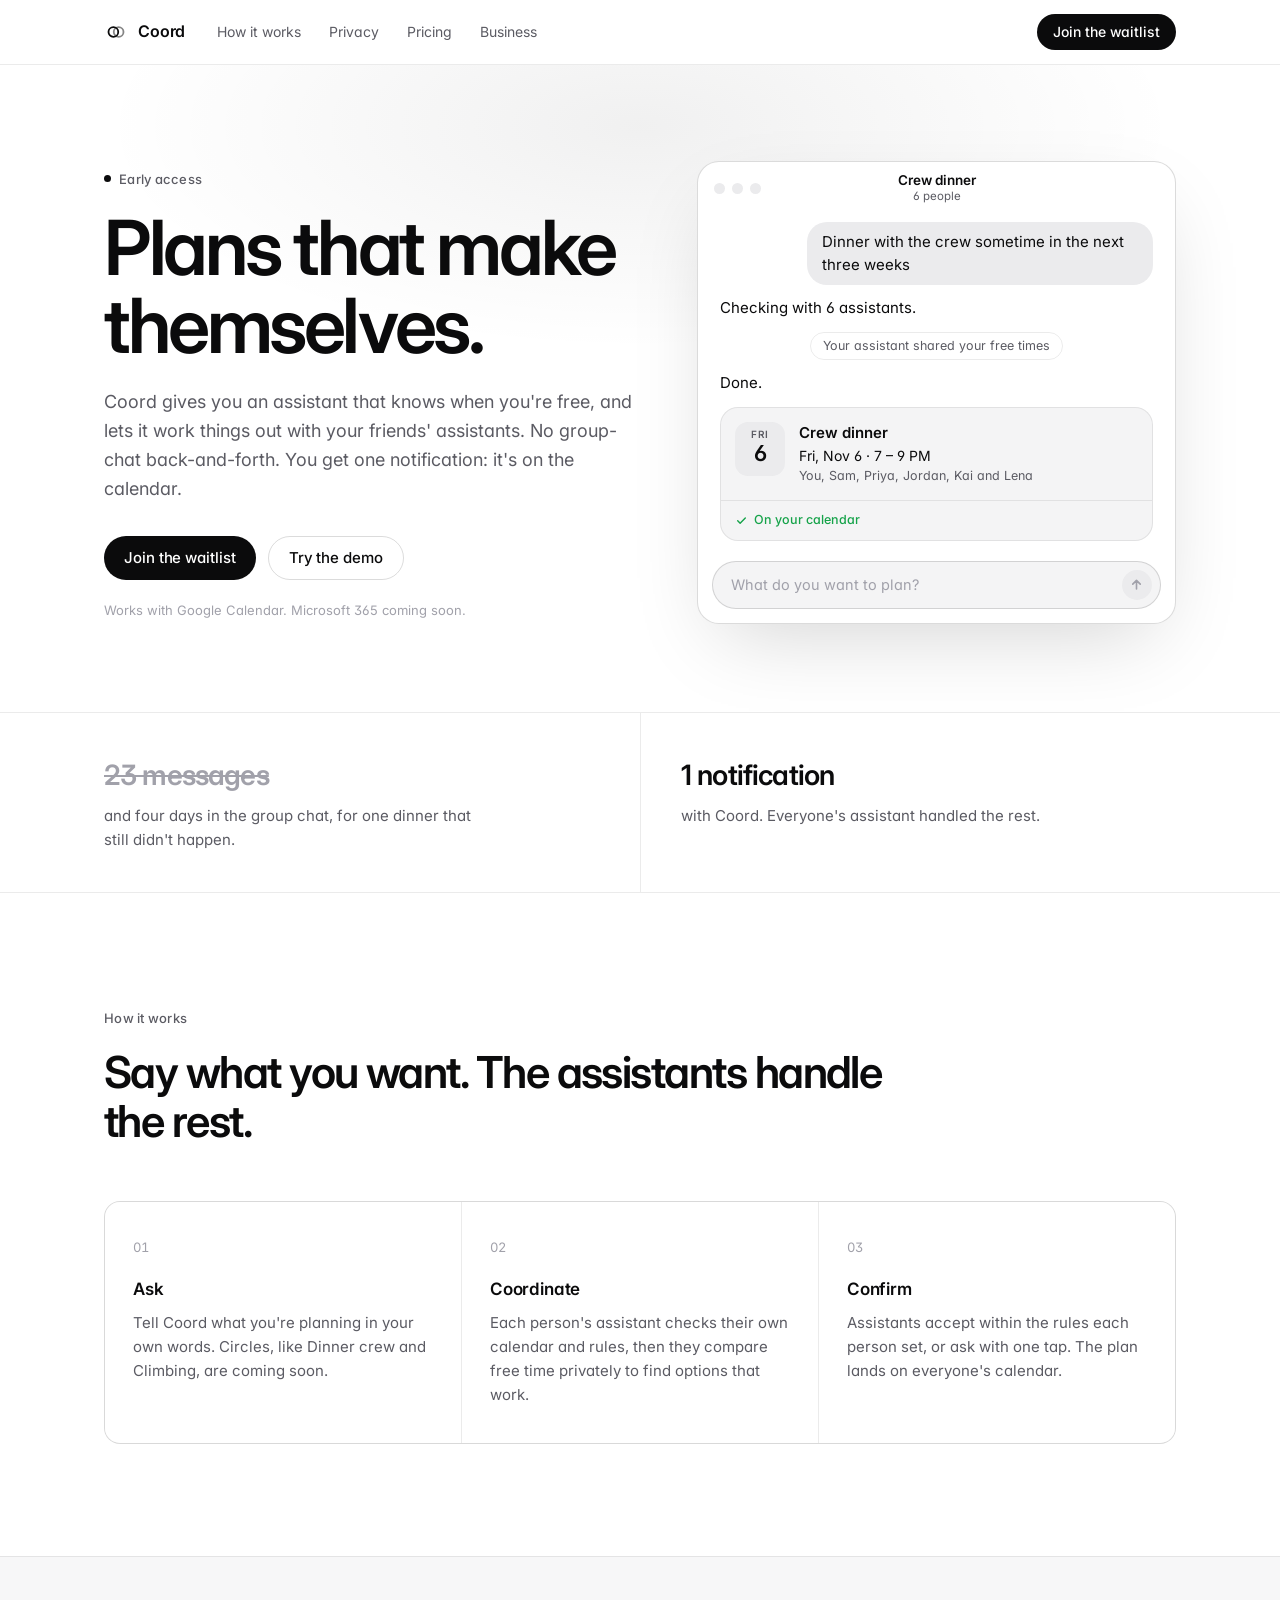
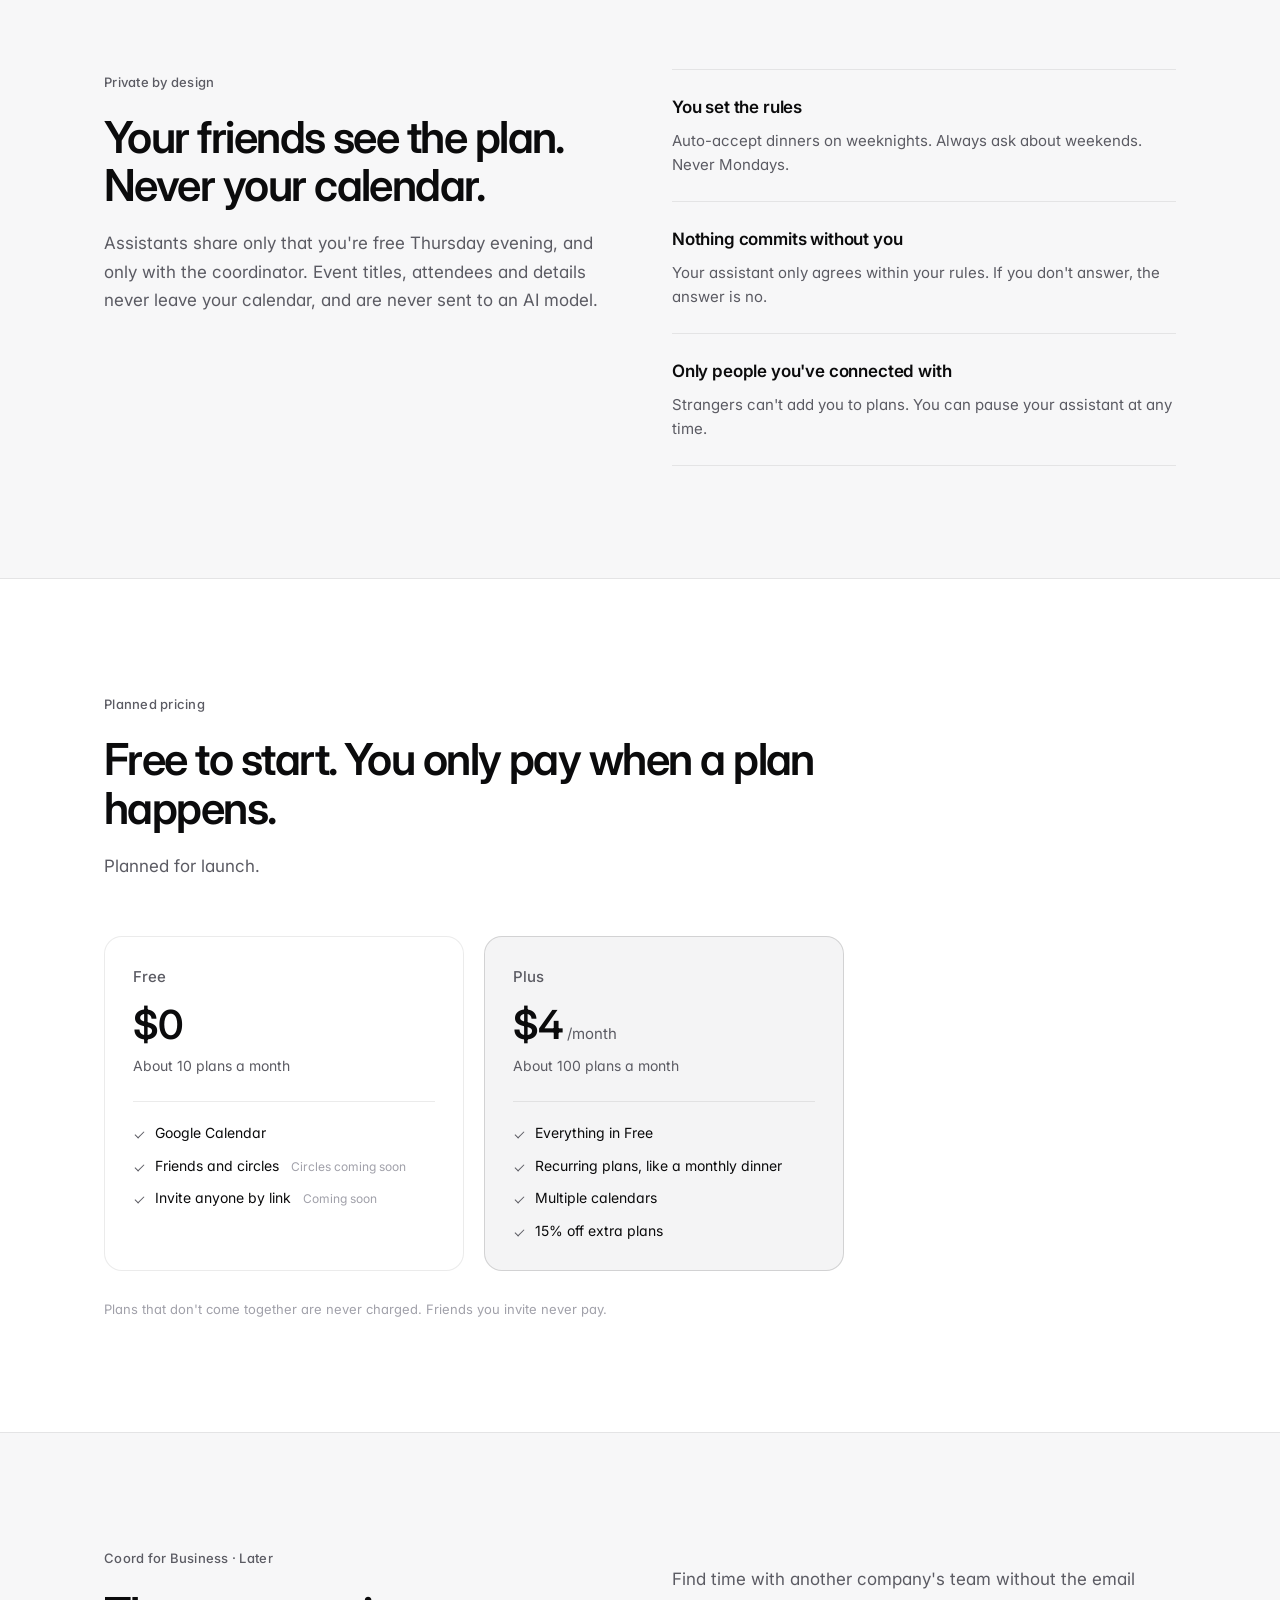
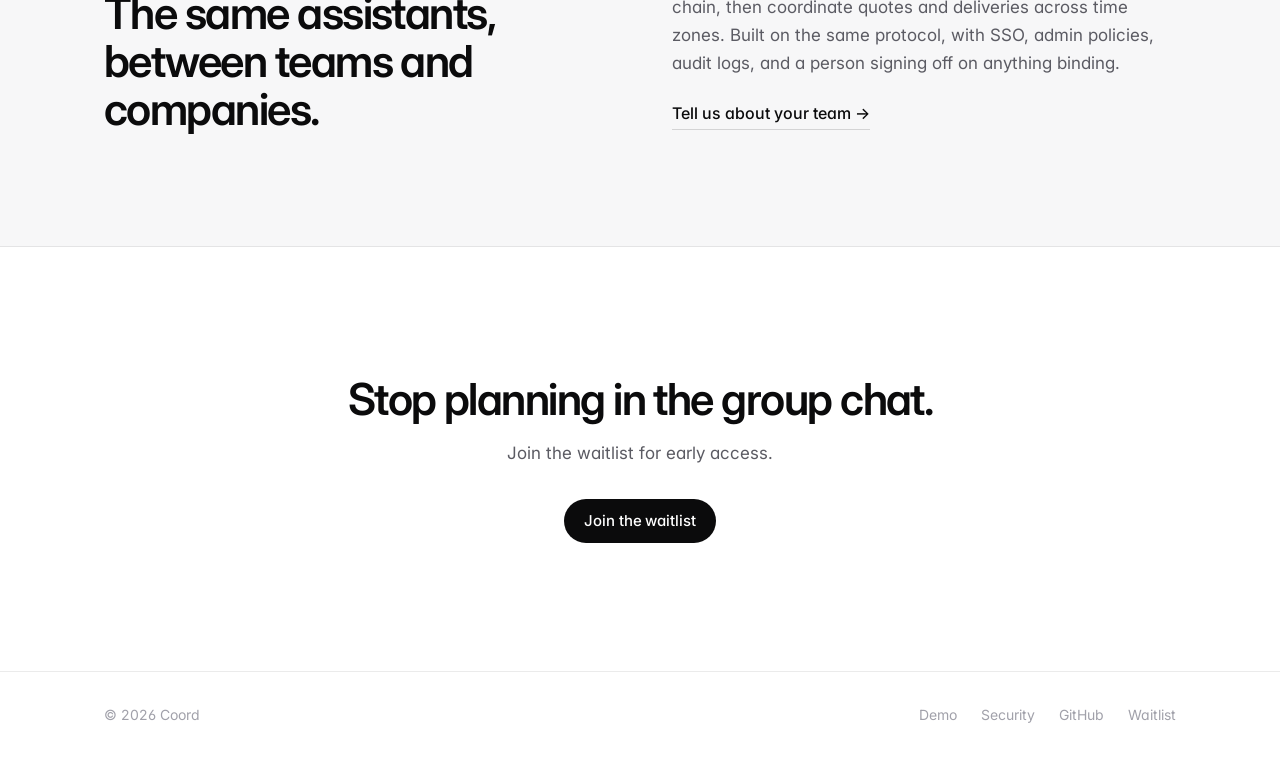
==== index.html @ a1d52401 "Deploy site" ====
<!doctype html>
<html lang="en">
<head>
  <meta charset="utf-8">
  <meta name="viewport" content="width=device-width, initial-scale=1">
  <title>Coord — Plans that make themselves</title>
  <meta name="description" content="Early access. Coord gives you an assistant that knows when you're free and works things out with your friends' assistants. Join the waitlist.">
  <meta name="theme-color" media="(prefers-color-scheme: dark)" content="#0b0b0c">
  <meta name="theme-color" media="(prefers-color-scheme: light)" content="#ffffff">
  <meta name="color-scheme" content="dark light">
  <meta property="og:title" content="Coord — Plans that make themselves">
  <meta property="og:description" content="Early access. Your assistant and your friends' assistants find the time. Nobody shares their calendar.">
  <meta property="og:type" content="website">
  <link rel="icon" href="favicon.svg" type="image/svg+xml">
  <link rel="preconnect" href="https://fonts.googleapis.com">
  <link rel="preconnect" href="https://fonts.gstatic.com" crossorigin>
  <link href="https://fonts.googleapis.com/css2?family=Inter:wght@400;500;600&display=swap" rel="stylesheet">
  <link rel="stylesheet" href="styles.css">
</head>
<body>
  <a class="skip" href="#main">Skip to content</a>

  <header class="nav">
    <div class="wrap nav-inner">
      <a class="brand" href="#" aria-label="Coord home">
        <svg viewBox="0 0 32 32" aria-hidden="true"><circle cx="12.5" cy="16" r="6.5"/><circle cx="19.5" cy="16" r="6.5" class="faint"/></svg>
        Coord
      </a>
      <nav aria-label="Primary">
        <a href="#how">How it works</a>
        <a href="#privacy">Privacy</a>
        <a href="#pricing">Pricing</a>
        <a href="#business">Business</a>
      </nav>
      <a class="btn btn-sm" href="#access" data-waitlist>Join the waitlist</a>
    </div>
  </header>

  <main id="main">
    <section class="hero">
      <div class="wrap hero-grid">
        <div class="hero-copy">
          <p class="eyebrow"><span class="dot" aria-hidden="true"></span>Early access</p>
          <h1>Plans that make<br>themselves.</h1>
          <p class="lede">
            Coord gives you an assistant that knows when you're free, and lets it work things out with
            your friends' assistants. No group-chat back-and-forth. You get one notification: it's on the calendar.
          </p>
          <div class="cta-row">
            <a class="btn" href="#access" data-waitlist>Join the waitlist</a>
            <a class="btn btn-ghost" href="demo/">Try the demo</a>
          </div>
          <p class="fine">Works with Google Calendar. Microsoft 365 coming soon.</p>
        </div>

        <figure class="mock" aria-label="Example: Coord planning a dinner for six friends">
          <div class="mock-bar">
            <span class="mock-lights" aria-hidden="true"><i></i><i></i><i></i></span>
            <span class="mock-title">Crew dinner<small>6 people</small></span>
          </div>
          <div class="mock-chat">
            <p class="m-out" style="--i:0">Dinner with the crew sometime in the next three weeks</p>
            <p class="m-in" style="--i:1">Checking with 6 assistants.</p>
            <p class="m-note" style="--i:2">Your assistant shared your free times</p>
            <p class="m-in" style="--i:3">Done.</p>
            <div class="m-card" style="--i:4">
              <div class="m-card-main">
                <span class="m-cal" aria-hidden="true"><span>Fri</span>6</span>
                <span>
                  <span class="m-card-title">Crew dinner</span>
                  <span class="m-card-when">Fri, Nov 6 · 7 – 9 PM</span>
                  <span class="m-card-who">You, Sam, Priya, Jordan, Kai and Lena</span>
                </span>
              </div>
              <p class="m-card-foot">
                <svg viewBox="0 0 24 24" aria-hidden="true"><path d="m5 12.5 4.5 4.5L19 7.5" /></svg>
                On your calendar
              </p>
            </div>
          </div>
          <div class="mock-composer" aria-hidden="true">
            <span>What do you want to plan?</span>
            <span class="m-send"><svg viewBox="0 0 24 24"><path d="M12 19V5.5M6 11.5l6-6 6 6" /></svg></span>
          </div>
        </figure>
      </div>
    </section>

    <section class="contrast">
      <div class="wrap contrast-grid">
        <div>
          <p class="stat">23 messages</p>
          <p class="stat-sub">and four days in the group chat, for one dinner that still didn't happen.</p>
        </div>
        <div>
          <p class="stat stat-strong">1 notification</p>
          <p class="stat-sub">with Coord. Everyone's assistant handled the rest.</p>
        </div>
      </div>
    </section>

    <section id="how" class="section">
      <div class="wrap">
        <p class="eyebrow">How it works</p>
        <h2>Say what you want. The assistants handle the rest.</h2>
        <div class="steps">
          <article>
            <span class="step-n">01</span>
            <h3>Ask</h3>
            <p>Tell Coord what you're planning in your own words. Circles, like Dinner crew and Climbing, are coming soon.</p>
          </article>
          <article>
            <span class="step-n">02</span>
            <h3>Coordinate</h3>
            <p>Each person's assistant checks their own calendar and rules, then they compare free time privately to find options that work.</p>
          </article>
          <article>
            <span class="step-n">03</span>
            <h3>Confirm</h3>
            <p>Assistants accept within the rules each person set, or ask with one tap. The plan lands on everyone's calendar.</p>
          </article>
        </div>
      </div>
    </section>

    <section id="privacy" class="section section-alt">
      <div class="wrap split">
        <div>
          <p class="eyebrow">Private by design</p>
          <h2>Your friends see the plan. Never your calendar.</h2>
          <p class="body">
            Assistants share only that you're free Thursday evening, and only with the coordinator.
            Event titles, attendees and details never leave your calendar, and are never sent to an AI model.
          </p>
        </div>
        <ul class="features">
          <li>
            <h3>You set the rules</h3>
            <p>Auto-accept dinners on weeknights. Always ask about weekends. Never Mondays.</p>
          </li>
          <li>
            <h3>Nothing commits without you</h3>
            <p>Your assistant only agrees within your rules. If you don't answer, the answer is no.</p>
          </li>
          <li>
            <h3>Only people you've connected with</h3>
            <p>Strangers can't add you to plans. You can pause your assistant at any time.</p>
          </li>
        </ul>
      </div>
    </section>

    <section id="pricing" class="section">
      <div class="wrap">
        <p class="eyebrow">Planned pricing</p>
        <h2>Free to start. You only pay when a plan happens.</h2>
        <p class="body">Planned for launch.</p>
        <div class="tiers">
          <article class="tier">
            <h3>Free</h3>
            <p class="price">$0</p>
            <p class="tier-sub">About 10 plans a month</p>
            <ul>
              <li>Google Calendar</li>
              <li>Friends and circles <span class="soon">Circles coming soon</span></li>
              <li>Invite anyone by link <span class="soon">Coming soon</span></li>
            </ul>
          </article>
          <article class="tier tier-main">
            <h3>Plus</h3>
            <p class="price">$4<span>/month</span></p>
            <p class="tier-sub">About 100 plans a month</p>
            <ul>
              <li>Everything in Free</li>
              <li>Recurring plans, like a monthly dinner</li>
              <li>Multiple calendars</li>
              <li>15% off extra plans</li>
            </ul>
          </article>
        </div>
        <p class="fine center">Plans that don't come together are never charged. Friends you invite never pay.</p>
      </div>
    </section>

    <section id="business" class="section section-alt">
      <div class="wrap split">
        <div>
          <p class="eyebrow">Coord for Business · Later</p>
          <h2>The same assistants, between teams and companies.</h2>
        </div>
        <div>
          <p class="body">
            Find time with another company's team without the email chain, then coordinate quotes and
            deliveries across time zones. Built on the same protocol, with SSO, admin policies, audit
            logs, and a person signing off on anything binding.
          </p>
          <a class="link" href="#access" data-waitlist>Tell us about your team →</a>
        </div>
      </div>
    </section>

    <section id="access" class="section final">
      <div class="wrap center">
        <h2>Stop planning in the group chat.</h2>
        <p class="body">Join the waitlist for early access.</p>
        <div class="waitlist-slot">
          <p class="fine" id="waitlist-fallback">Waitlist isn't open yet.</p>
          <a class="btn" id="waitlist-open" data-waitlist hidden href="#access">Join the waitlist</a>
        </div>
      </div>
    </section>
  </main>

  <footer class="footer">
    <div class="wrap footer-inner">
      <span>© 2026 Coord</span>
      <nav aria-label="Footer">
        <a href="demo/">Demo</a>
        <a href="https://github.com/swperb/Coord/blob/main/SECURITY.md">Security</a>
        <a href="https://github.com/swperb/Coord">GitHub</a>
        <a href="#access" data-waitlist>Waitlist</a>
      </nav>
    </div>
  </footer>
  <script src="config.js"></script>
  <script src="waitlist.js"></script>
</body>
</html>
---- styles.css ----
/* Coord landing page. Same look as the app: dark-first, monochrome, light mode follows the system. */

:root {
  --bg: #0b0b0c;
  --bg-alt: #111113;
  --surface: #18181b;
  --surface-2: #26262a;
  --line: rgba(255, 255, 255, 0.08);
  --line-strong: rgba(255, 255, 255, 0.15);
  --text: #f4f4f5;
  --muted: #a1a1aa;
  --faint: #63636b;
  --green: #4ade80;
  --shadow: 0 30px 80px -20px rgba(0, 0, 0, 0.6);
  --radius: 16px;
  --wrap: 1120px;
  color-scheme: dark;
}
@media (prefers-color-scheme: light) {
  :root {
    --bg: #ffffff;
    --bg-alt: #f7f7f8;
    --surface: #f4f4f5;
    --surface-2: #ebebed;
    --line: rgba(0, 0, 0, 0.08);
    --line-strong: rgba(0, 0, 0, 0.14);
    --text: #0b0b0c;
    --muted: #5b5b63;
    --faint: #a1a1aa;
    --green: #16a34a;
    --shadow: 0 30px 80px -24px rgba(0, 0, 0, 0.18);
    color-scheme: light;
  }
}

* { box-sizing: border-box; }
html { -webkit-text-size-adjust: 100%; scroll-behavior: smooth; }
body {
  margin: 0;
  background: var(--bg);
  color: var(--text);
  font: 400 16px/1.6 Inter, ui-sans-serif, system-ui, -apple-system, "Segoe UI", sans-serif;
  font-feature-settings: "cv11", "ss01";
  -webkit-font-smoothing: antialiased;
}
a { color: inherit; text-decoration: none; }
h1, h2, h3, p { margin: 0; }
img, svg { display: block; }

.wrap { max-width: var(--wrap); margin: 0 auto; padding: 0 24px; }
.center { text-align: center; }

.skip { position: absolute; left: -9999px; }
.skip:focus { left: 16px; top: 16px; z-index: 10; background: var(--text); color: var(--bg); padding: 8px 12px; border-radius: 8px; }
:focus-visible { outline: 2px solid var(--text); outline-offset: 3px; border-radius: 6px; }

/* Nav */
.nav {
  position: sticky; top: 0; z-index: 5;
  background: color-mix(in srgb, var(--bg) 78%, transparent);
  backdrop-filter: saturate(140%) blur(12px);
  -webkit-backdrop-filter: saturate(140%) blur(12px);
  border-bottom: 1px solid var(--line);
}
.nav-inner { display: flex; align-items: center; gap: 32px; height: 64px; }
.brand { display: flex; align-items: center; gap: 10px; font-weight: 600; letter-spacing: -0.01em; }
.brand svg { width: 24px; height: 24px; fill: none; stroke: var(--text); stroke-width: 2.4; }
.brand .faint { opacity: 0.5; }
.nav nav { display: flex; gap: 28px; margin-right: auto; }
.nav nav a { color: var(--muted); font-size: 14px; transition: color 0.15s; }
.nav nav a:hover { color: var(--text); }

/* Buttons */
.btn {
  display: inline-flex; align-items: center; justify-content: center;
  height: 44px; padding: 0 20px; border-radius: 999px;
  background: var(--text); color: var(--bg);
  font-weight: 500; font-size: 15px; letter-spacing: -0.005em;
  transition: opacity 0.15s, transform 0.15s;
}
.btn:hover { opacity: 0.85; }
.btn:active { transform: translateY(1px); }
.btn-sm { height: 36px; padding: 0 16px; font-size: 14px; }
.btn-ghost { background: transparent; color: var(--text); border: 1px solid var(--line-strong); }
.btn-ghost:hover { background: var(--surface); opacity: 1; }

.eyebrow {
  display: inline-flex; align-items: center; gap: 8px;
  color: var(--muted); font-size: 13px; font-weight: 500; letter-spacing: 0.02em;
  margin-bottom: 20px;
}
.dot { width: 7px; height: 7px; border-radius: 50%; background: var(--text); animation: pulse 1.6s ease-in-out infinite; }
@keyframes pulse { 50% { transform: scale(0.6); opacity: 0.45; } }

/* Hero */
.hero { padding: 96px 0 88px; position: relative; overflow: hidden; }
.hero::before {
  content: ""; position: absolute; inset: -40% -10% auto; height: 640px; pointer-events: none;
  background: radial-gradient(50% 50% at 50% 50%, color-mix(in srgb, var(--text) 6%, transparent), transparent 70%);
}
.hero-grid { position: relative; display: grid; grid-template-columns: 1.05fr 0.95fr; gap: 64px; align-items: center; }
h1 {
  font-size: clamp(44px, 6.2vw, 76px); line-height: 1.02; font-weight: 600;
  letter-spacing: -0.045em; margin-bottom: 24px;
}
.lede { color: var(--muted); font-size: 18px; line-height: 1.6; max-width: 34em; margin-bottom: 32px; }
.cta-row { display: flex; gap: 12px; flex-wrap: wrap; margin-bottom: 20px; }
.fine { color: var(--faint); font-size: 13px; }
.fine.center { margin-top: 28px; }
.soon { color: var(--faint); font-size: 12px; margin-left: 8px; }
.waitlist-slot { margin-top: 28px; }
.waitlist-slot .fine { color: var(--muted); font-size: 15px; }
[hidden] { display: none !important; }

/* App mockup: the same chat the app shows */
.mock {
  margin: 0; background: var(--bg); border: 1px solid var(--line-strong); border-radius: 22px;
  overflow: hidden; box-shadow: var(--shadow);
}
.mock-bar { position: relative; display: flex; align-items: center; justify-content: center; height: 52px; }
.mock-lights { position: absolute; left: 16px; display: flex; gap: 7px; }
.mock-lights i { width: 11px; height: 11px; border-radius: 50%; background: var(--surface-2); }
.mock-title { display: grid; justify-items: center; font-size: 13.5px; font-weight: 600; line-height: 1.3; }
.mock-title small { font-size: 11.5px; font-weight: 400; color: var(--muted); }
.mock-chat { display: flex; flex-direction: column; gap: 12px; padding: 8px 22px 20px; font-size: 15px; line-height: 1.5; }
.m-out { align-self: flex-end; max-width: 80%; padding: 9px 15px; border-radius: 20px; background: var(--surface-2); }
.m-note { align-self: center; padding: 4px 12px; border: 1px solid var(--line); border-radius: 14px; font-size: 12.5px; color: var(--muted); }
.m-card { background: var(--surface); border: 1px solid var(--line); border-radius: 18px; overflow: hidden; }
.m-card-main { display: flex; gap: 14px; padding: 14px; font-size: 14px; }
.m-card-main > span:last-child { display: grid; gap: 1px; align-content: center; }
.m-cal {
  display: grid; justify-items: center; align-content: start; width: 50px; height: 54px; flex-shrink: 0;
  border-radius: 13px; background: var(--surface-2); font-size: 22px; font-weight: 600; line-height: 1.2; letter-spacing: -0.03em;
}
.m-cal span { padding-top: 6px; font-size: 10px; letter-spacing: 0.06em; text-transform: uppercase; color: var(--muted); }
.m-card-title { font-size: 15px; font-weight: 600; }
.m-card-who { font-size: 12.5px; color: var(--muted); }
.m-card-foot {
  display: flex; align-items: center; gap: 6px; padding: 10px 14px; border-top: 1px solid var(--line);
  font-size: 12.5px; font-weight: 500; color: var(--green);
}
.m-card-foot svg { width: 13px; height: 13px; fill: none; stroke: currentColor; stroke-width: 2.6; stroke-linecap: round; stroke-linejoin: round; }
.mock-composer {
  display: flex; align-items: center; justify-content: space-between; margin: 0 14px 14px; padding: 8px 8px 8px 18px;
  border: 1px solid var(--line-strong); border-radius: 24px; background: var(--surface); color: var(--faint); font-size: 14.5px;
}
.m-send { display: grid; place-items: center; width: 30px; height: 30px; border-radius: 50%; background: var(--surface-2); }
.m-send svg { width: 15px; height: 15px; fill: none; stroke: var(--faint); stroke-width: 2.6; stroke-linecap: round; stroke-linejoin: round; }

@media (prefers-reduced-motion: no-preference) {
  .mock-chat > * { opacity: 0; transform: translateY(8px); animation: rise 0.5s cubic-bezier(0.2, 0.85, 0.25, 1) forwards; animation-delay: calc(0.3s + var(--i) * 0.55s); }
  @keyframes rise { to { opacity: 1; transform: none; } }
}

/* Contrast strip */
.contrast { border-top: 1px solid var(--line); border-bottom: 1px solid var(--line); }
.contrast-grid { display: grid; grid-template-columns: 1fr 1fr; }
.contrast-grid > div { padding: 40px 0; }
.contrast-grid > div + div { padding-left: 40px; border-left: 1px solid var(--line); }
.stat { font-size: 28px; font-weight: 600; letter-spacing: -0.03em; color: var(--faint); text-decoration: line-through; text-decoration-thickness: 1.5px; }
.stat-strong { color: var(--text); text-decoration: none; }
.stat-sub { color: var(--muted); font-size: 15px; margin-top: 6px; max-width: 26em; }

/* Sections */
.section { padding: 112px 0; }
.section-alt { background: var(--bg-alt); border-top: 1px solid var(--line); border-bottom: 1px solid var(--line); }
h2 { font-size: clamp(30px, 3.6vw, 44px); line-height: 1.1; font-weight: 600; letter-spacing: -0.035em; max-width: 18em; }
.body { color: var(--muted); font-size: 17px; line-height: 1.65; margin-top: 20px; max-width: 34em; }
.split { display: grid; grid-template-columns: 1fr 1fr; gap: 64px; align-items: start; }

.steps { display: grid; grid-template-columns: repeat(3, 1fr); gap: 1px; margin-top: 56px; background: var(--line); border: 1px solid var(--line); border-radius: var(--radius); overflow: hidden; }
.steps article { background: var(--bg); padding: 32px 28px 36px; }
.step-n { font-size: 13px; color: var(--faint); font-variant-numeric: tabular-nums; }
h3 { font-size: 17px; font-weight: 600; letter-spacing: -0.01em; margin: 16px 0 8px; }
.steps p, .features p { color: var(--muted); font-size: 15px; line-height: 1.6; }

.features { list-style: none; margin: 0; padding: 0; display: grid; gap: 0; border-top: 1px solid var(--line); }
.features li { padding: 24px 0; border-bottom: 1px solid var(--line); }
.features h3 { margin-top: 0; }

/* Pricing */
.tiers { display: grid; grid-template-columns: repeat(2, minmax(0, 360px)); gap: 20px; margin-top: 56px; justify-content: start; }
.tier { border: 1px solid var(--line); border-radius: 18px; padding: 28px; background: var(--bg); }
.tier-main { background: var(--surface); border-color: var(--line-strong); }
.tier h3 { margin: 0 0 16px; font-size: 15px; color: var(--muted); font-weight: 500; }
.price { font-size: 40px; font-weight: 600; letter-spacing: -0.03em; line-height: 1; }
.price span { font-size: 15px; color: var(--muted); font-weight: 400; letter-spacing: 0; margin-left: 4px; }
.tier-sub { color: var(--muted); font-size: 14px; margin: 10px 0 24px; }
.tier ul { list-style: none; margin: 0; padding: 20px 0 0; border-top: 1px solid var(--line); display: grid; gap: 10px; font-size: 14px; }
.tier li { padding-left: 22px; position: relative; }
.tier li::before { content: ""; position: absolute; left: 2px; top: 9px; width: 8px; height: 4px; border: solid var(--muted); border-width: 0 0 1.5px 1.5px; transform: rotate(-45deg); }
#pricing .fine.center { text-align: left; }

.link { display: inline-block; margin-top: 24px; font-weight: 500; border-bottom: 1px solid var(--line-strong); padding-bottom: 2px; transition: border-color 0.15s; }
.link:hover { border-color: var(--text); }

.final { padding: 128px 0; }
.final h2 { margin: 0 auto; }
.final .body { margin: 16px auto 32px; }

/* Footer */
.footer { border-top: 1px solid var(--line); padding: 32px 0; color: var(--faint); font-size: 14px; }
.footer-inner { display: flex; justify-content: space-between; align-items: center; gap: 16px; }
.footer nav { display: flex; gap: 24px; }
.footer a:hover { color: var(--text); }

/* Responsive */
@media (max-width: 900px) {
  .nav nav { display: none; }
  .nav-inner { justify-content: space-between; }
  .hero { padding: 64px 0 72px; }
  .hero-grid, .split { grid-template-columns: 1fr; gap: 48px; }
  .steps { grid-template-columns: 1fr; }
  .section { padding: 80px 0; }
}
@media (max-width: 600px) {
  .wrap { padding: 0 16px; }
  .lede { font-size: 17px; }
  .contrast-grid { grid-template-columns: 1fr; }
  .contrast-grid > div + div { padding-left: 0; border-left: 0; border-top: 1px solid var(--line); }
  .tiers { grid-template-columns: 1fr; }
  .mock-chat { padding: 4px 16px 16px; font-size: 14.5px; }
  .footer-inner { flex-direction: column; align-items: flex-start; }
}
.nowrap { white-space: nowrap; }
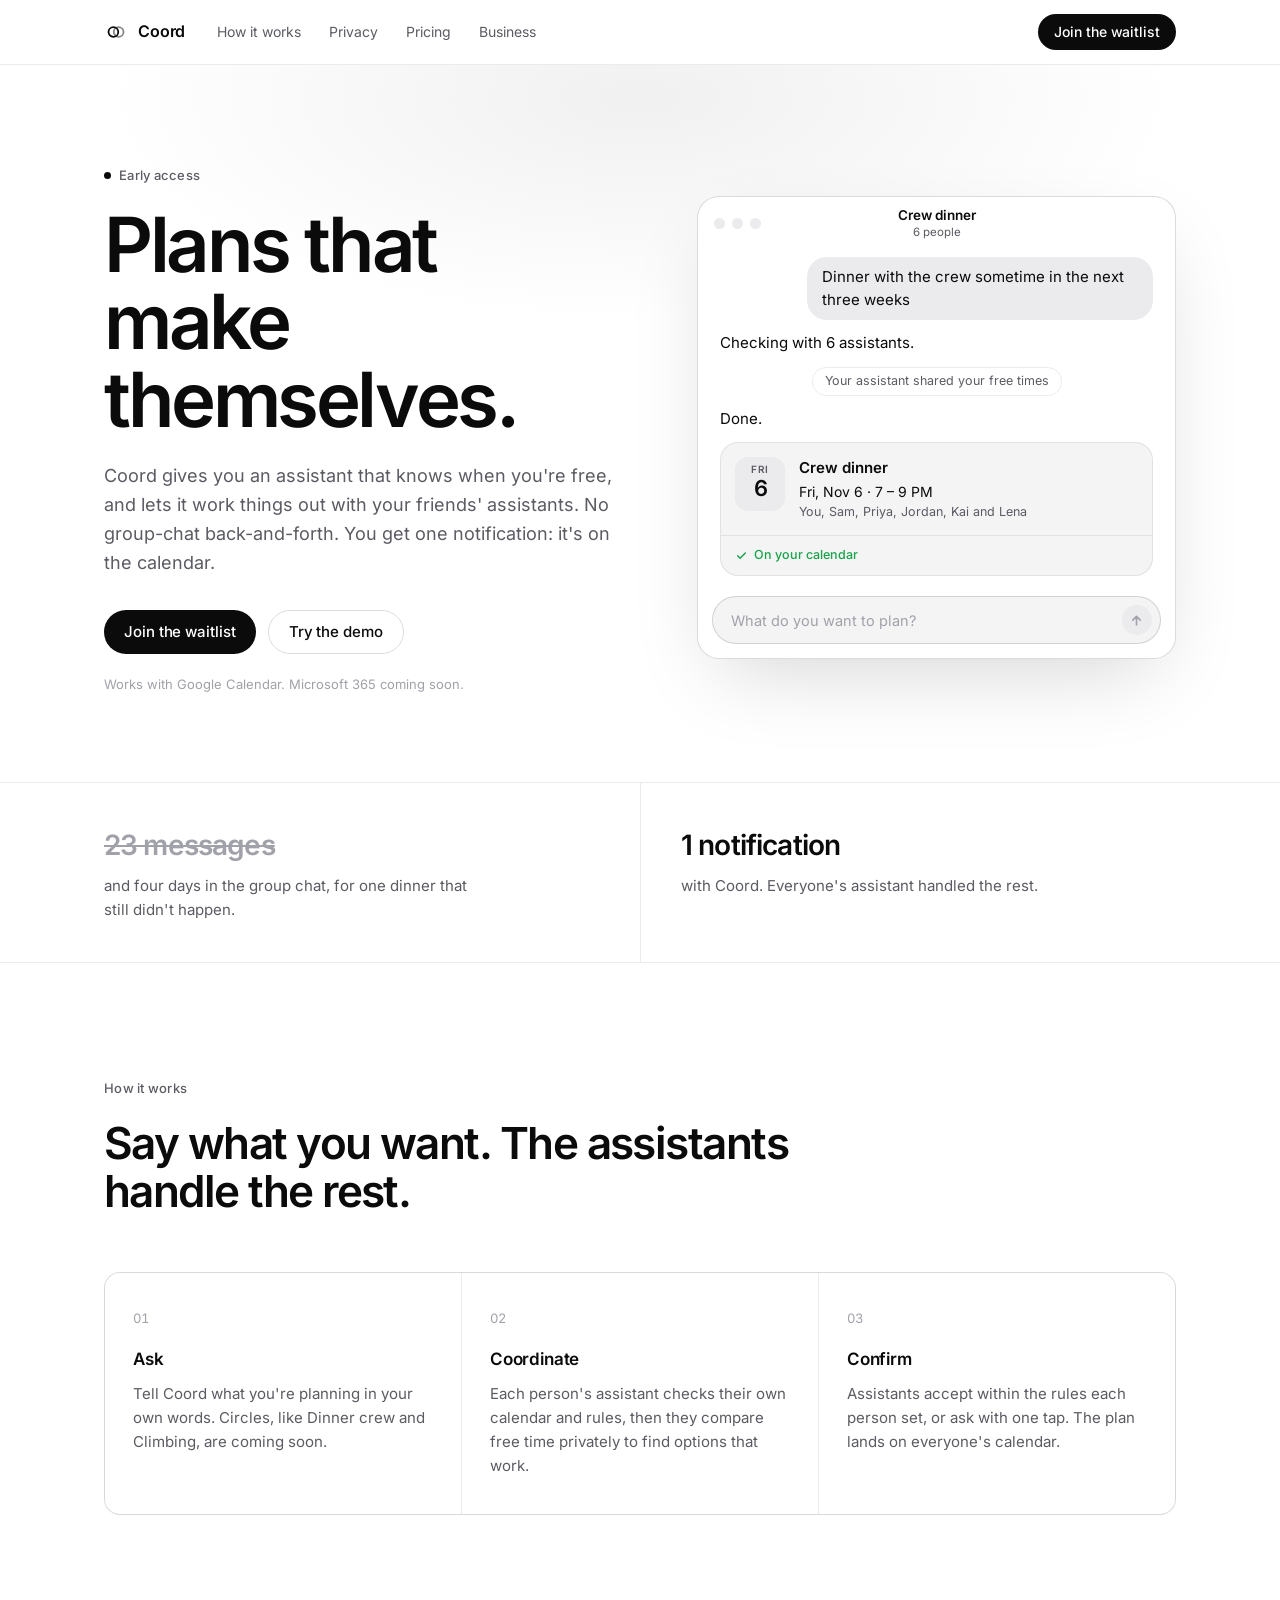
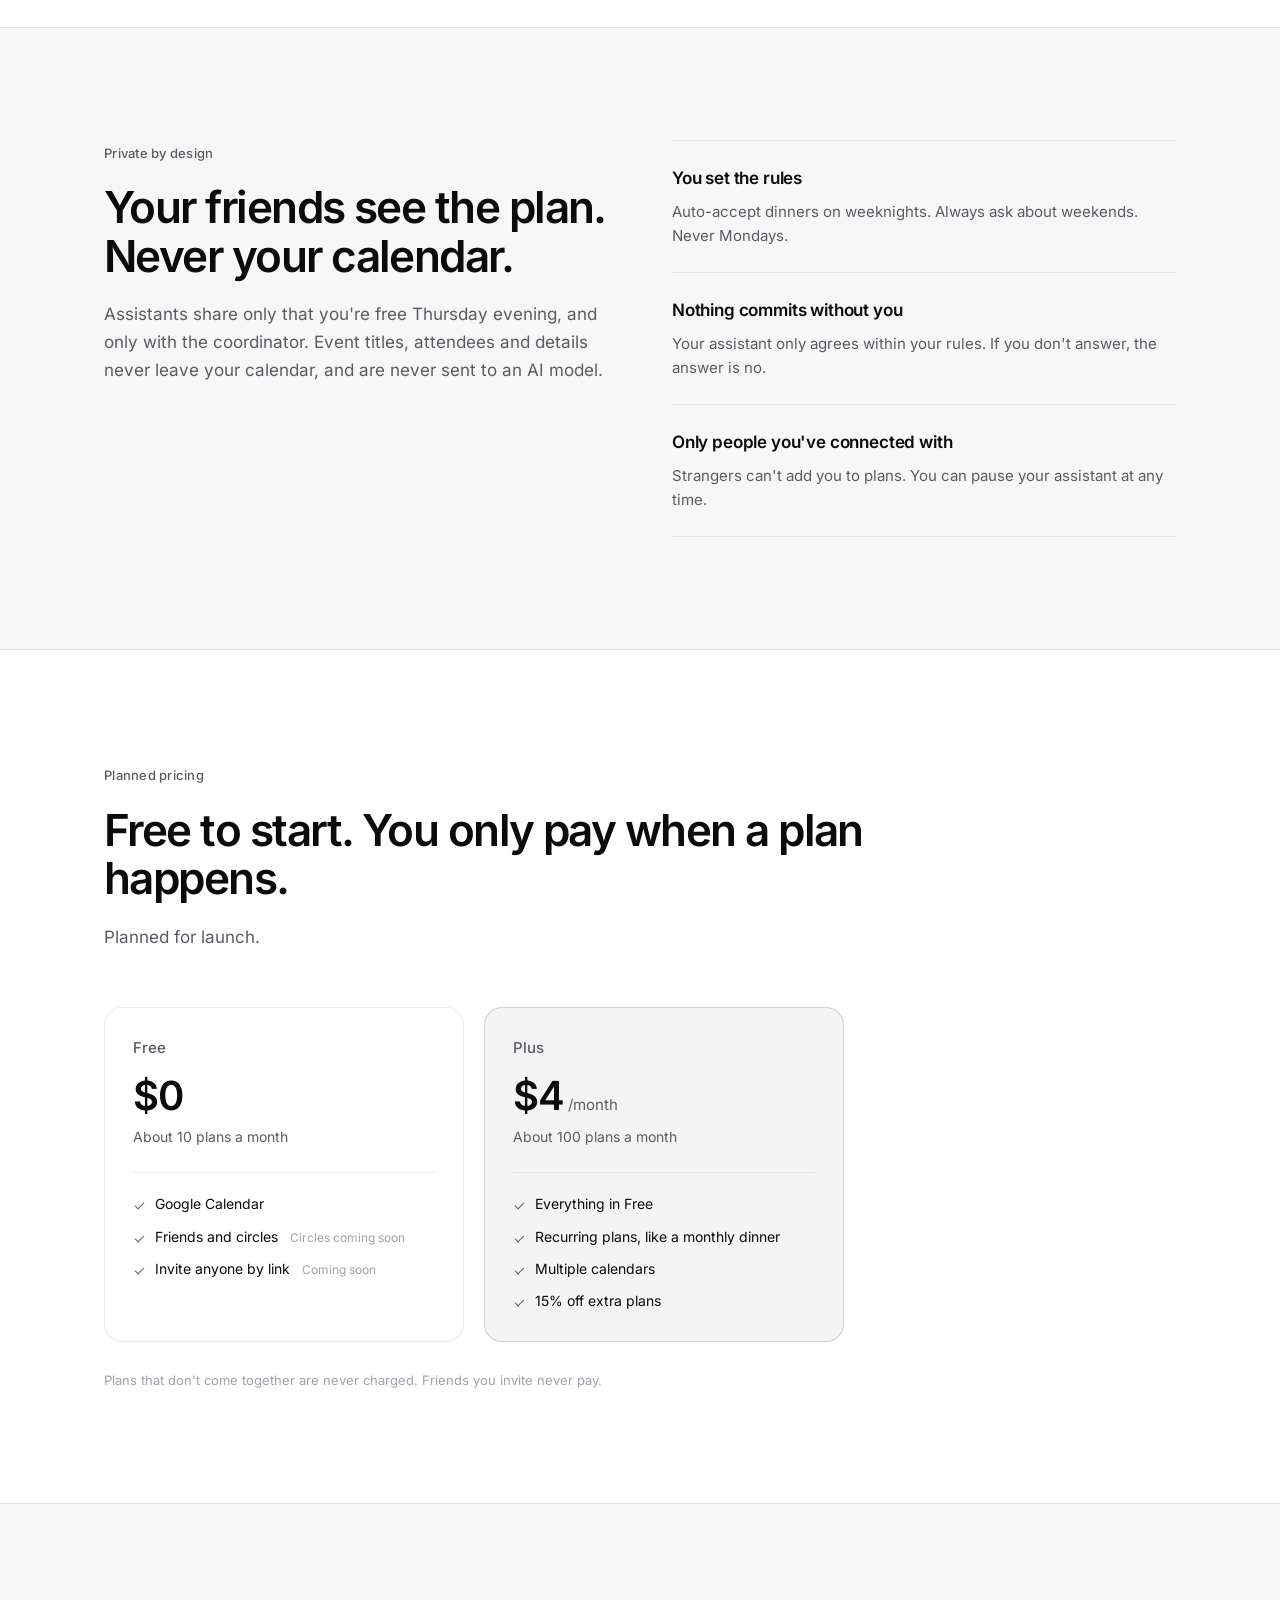
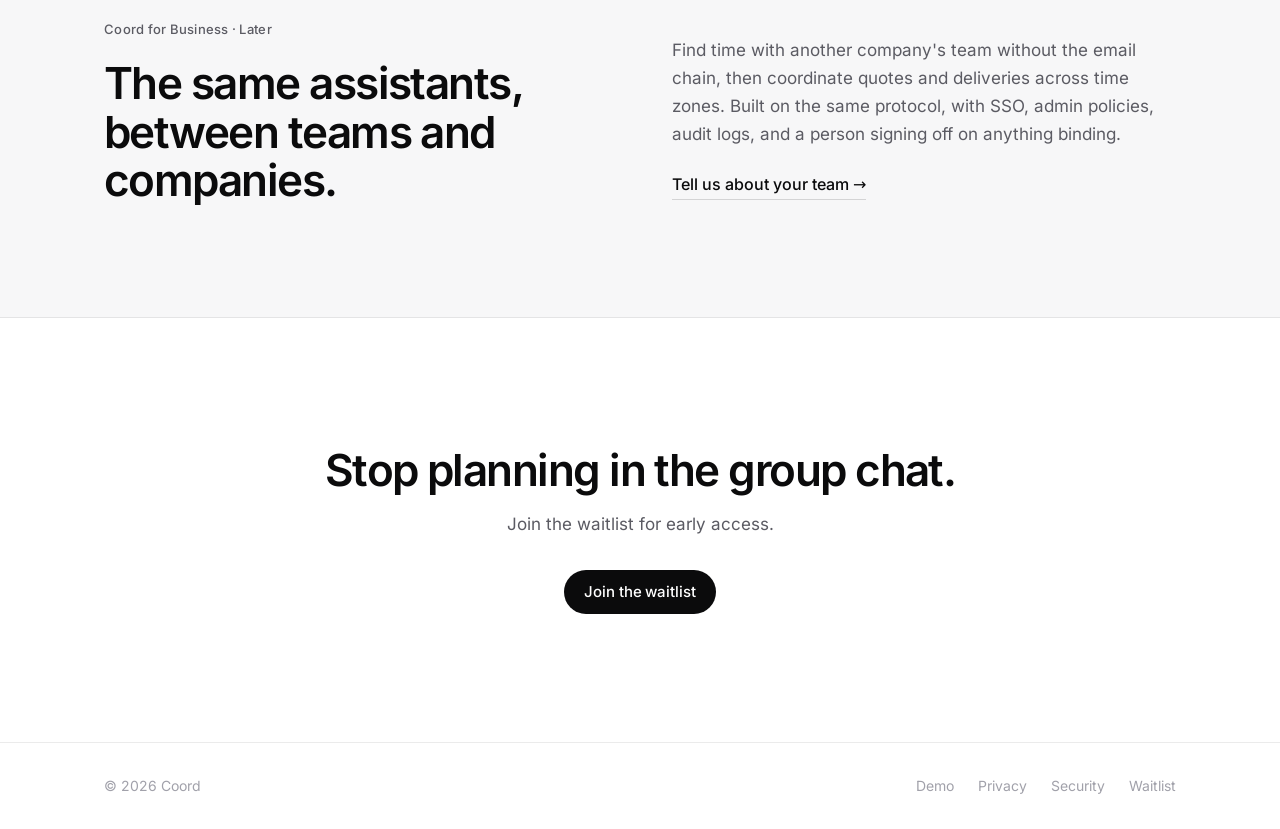
==== commit 86927fd4: "Deploy site" ====
--- a/index.html
+++ b/index.html
@@ -3,6 +3,8 @@
 <head>
   <meta charset="utf-8">
   <meta name="viewport" content="width=device-width, initial-scale=1">
+  <meta http-equiv="Content-Security-Policy" content="default-src 'none'; script-src 'self' https://tally.so; style-src 'self' 'unsafe-inline'; font-src 'self'; img-src 'self' data: https://tally.so; frame-src https://tally.so; connect-src https://tally.so; base-uri 'none'; form-action 'none'; object-src 'none'">
+  <meta name="referrer" content="strict-origin-when-cross-origin">
   <title>Coord — Plans that make themselves</title>
   <meta name="description" content="Early access. Coord gives you an assistant that knows when you're free and works things out with your friends' assistants. Join the waitlist.">
   <meta name="theme-color" media="(prefers-color-scheme: dark)" content="#0b0b0c">
@@ -12,9 +14,6 @@
   <meta property="og:description" content="Early access. Your assistant and your friends' assistants find the time. Nobody shares their calendar.">
   <meta property="og:type" content="website">
   <link rel="icon" href="favicon.svg" type="image/svg+xml">
-  <link rel="preconnect" href="https://fonts.googleapis.com">
-  <link rel="preconnect" href="https://fonts.gstatic.com" crossorigin>
-  <link href="https://fonts.googleapis.com/css2?family=Inter:wght@400;500;600&display=swap" rel="stylesheet">
   <link rel="stylesheet" href="styles.css">
 </head>
 <body>
@@ -216,8 +215,8 @@
       <span>© 2026 Coord</span>
       <nav aria-label="Footer">
         <a href="demo/">Demo</a>
-        <a href="https://github.com/swperb/Coord/blob/main/SECURITY.md">Security</a>
-        <a href="https://github.com/swperb/Coord">GitHub</a>
+        <a href="privacy.html">Privacy</a>
+        <a href="mailto:stephenproctor291@gmail.com">Security</a>
         <a href="#access" data-waitlist>Waitlist</a>
       </nav>
     </div>
--- a/styles.css
+++ b/styles.css
@@ -1,4 +1,22 @@
 /* Coord landing page. Same look as the app: dark-first, monochrome, light mode follows the system. */
+
+/* Inter is served from this site. Nothing loads from a font CDN. */
+@font-face {
+  font-family: Inter;
+  font-style: normal;
+  font-display: swap;
+  font-weight: 100 900;
+  src: url(fonts/inter-latin-ext-wght-normal.woff2) format("woff2-variations");
+  unicode-range: U+0100-02BA, U+02BD-02C5, U+02C7-02CC, U+02CE-02D7, U+02DD-02FF, U+0304, U+0308, U+0329, U+1D00-1DBF, U+1E00-1E9F, U+1EF2-1EFF, U+2020, U+20A0-20AB, U+20AD-20C0, U+2113, U+2C60-2C7F, U+A720-A7FF;
+}
+@font-face {
+  font-family: Inter;
+  font-style: normal;
+  font-display: swap;
+  font-weight: 100 900;
+  src: url(fonts/inter-latin-wght-normal.woff2) format("woff2-variations");
+  unicode-range: U+0000-00FF, U+0131, U+0152-0153, U+02BB-02BC, U+02C6, U+02DA, U+02DC, U+0304, U+0308, U+0329, U+2000-206F, U+20AC, U+2122, U+2191, U+2193, U+2212, U+2215, U+FEFF, U+FFFD;
+}
 
 :root {
   --bg: #0b0b0c;
@@ -223,3 +241,13 @@
   .footer-inner { flex-direction: column; align-items: flex-start; }
 }
 .nowrap { white-space: nowrap; }
+
+/* Privacy page */
+.legal { max-width: 720px; }
+.legal h1 { font-size: clamp(36px, 5vw, 52px); }
+.legal h2 { font-size: 22px; letter-spacing: -0.02em; margin-top: 40px; }
+.legal p, .legal li { color: var(--muted); font-size: 16px; line-height: 1.7; margin-top: 12px; }
+.legal .fine { margin-top: 8px; }
+.legal ul { padding-left: 20px; margin: 0; }
+.legal strong { color: var(--text); font-weight: 500; }
+.legal a { color: var(--text); text-decoration: underline; text-underline-offset: 3px; }
